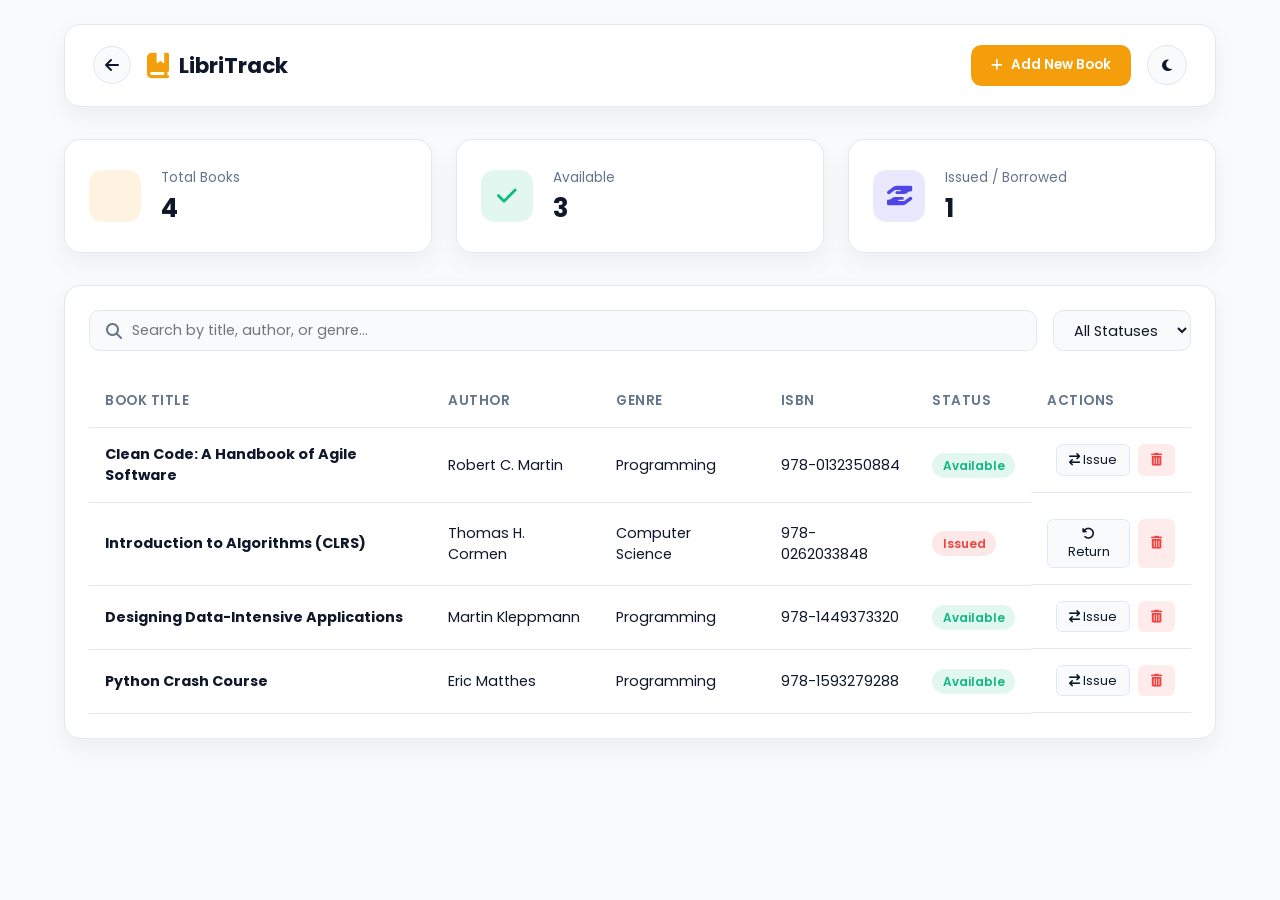
==== projects/Library-Management-System/index.html @ 2e2ce2ee "portfolio" ====
<!DOCTYPE html>
<html lang="en">
<head>
    <meta charset="UTF-8">
    <meta name="viewport" content="width=device-width, initial-scale=1.0">
    <title>Library Management System | Book Records & Catalog</title>
    <!-- Google Fonts -->
    <link rel="preconnect" href="https://fonts.googleapis.com">
    <link rel="preconnect" href="https://fonts.gstatic.com" crossorigin>
    <link href="https://fonts.googleapis.com/css2?family=Poppins:wght@300;400;500;600;700&display=swap" rel="stylesheet">
    <!-- Font Awesome Icons -->
    <link rel="stylesheet" href="https://cdnjs.cloudflare.com/ajax/libs/font-awesome/6.4.0/css/all.min.css">
    <link rel="stylesheet" href="style.css">
</head>
<body>
    <div class="library-app">
        <!-- Top Navigation -->
        <header class="lib-header">
            <div class="lib-brand">
                <a href="../../index.html" class="back-btn" title="Back to Portfolio"><i class="fa-solid fa-arrow-left"></i></a>
                <div class="brand-title">
                    <i class="fa-solid fa-book-bookmark"></i>
                    <h2>LibriTrack</h2>
                </div>
            </div>
            <div class="header-right">
                <button class="add-book-btn" id="open-modal-btn">
                    <i class="fa-solid fa-plus"></i> Add New Book
                </button>
                <button class="theme-toggle" id="theme-btn" title="Toggle Theme">
                    <i class="fa-solid fa-moon"></i>
                </button>
            </div>
        </header>

        <main class="lib-main">
            <!-- Summary Stats -->
            <section class="stats-grid">
                <div class="stat-card">
                    <div class="stat-icon total"><i class="fa-solid fa-books"></i></div>
                    <div class="stat-info">
                        <span class="stat-label">Total Books</span>
                        <h3 id="stat-total">0</h3>
                    </div>
                </div>

                <div class="stat-card">
                    <div class="stat-icon available"><i class="fa-solid fa-check"></i></div>
                    <div class="stat-info">
                        <span class="stat-label">Available</span>
                        <h3 id="stat-available">0</h3>
                    </div>
                </div>

                <div class="stat-card">
                    <div class="stat-icon issued"><i class="fa-solid fa-hand-holding-hand"></i></div>
                    <div class="stat-info">
                        <span class="stat-label">Issued / Borrowed</span>
                        <h3 id="stat-issued">0</h3>
                    </div>
                </div>
            </section>

            <!-- Table Card -->
            <section class="table-card">
                <div class="table-header">
                    <div class="search-wrap">
                        <i class="fa-solid fa-magnifying-glass"></i>
                        <input type="text" id="search-input" placeholder="Search by title, author, or genre...">
                    </div>
                    <div class="filter-wrap">
                        <select id="filter-status">
                            <option value="all">All Statuses</option>
                            <option value="Available">Available</option>
                            <option value="Issued">Issued</option>
                        </select>
                    </div>
                </div>

                <div class="table-container">
                    <table class="books-table">
                        <thead>
                            <tr>
                                <th>Book Title</th>
                                <th>Author</th>
                                <th>Genre</th>
                                <th>ISBN</th>
                                <th>Status</th>
                                <th class="text-right">Actions</th>
                            </tr>
                        </thead>
                        <tbody id="books-tbody">
                            <!-- Dynamic rows rendered via JS -->
                        </tbody>
                    </table>
                </div>
            </section>
        </main>

        <!-- Add Book Modal -->
        <div class="modal" id="book-modal">
            <div class="modal-overlay" id="modal-overlay"></div>
            <div class="modal-dialog">
                <div class="modal-header">
                    <h3>Add New Book to Library</h3>
                    <button class="close-modal" id="close-modal-btn"><i class="fa-solid fa-xmark"></i></button>
                </div>
                <form id="add-book-form" class="modal-form">
                    <div class="form-group">
                        <label for="book-title">Book Title</label>
                        <input type="text" id="book-title" placeholder="e.g. Clean Code" required>
                    </div>
                    <div class="form-group">
                        <label for="book-author">Author Name</label>
                        <input type="text" id="book-author" placeholder="e.g. Robert C. Martin" required>
                    </div>
                    <div class="form-row">
                        <div class="form-group">
                            <label for="book-genre">Genre / Category</label>
                            <select id="book-genre">
                                <option value="Programming">Programming</option>
                                <option value="Computer Science">Computer Science</option>
                                <option value="Fiction">Fiction</option>
                                <option value="Science">Science</option>
                                <option value="Business">Business</option>
                            </select>
                        </div>
                        <div class="form-group">
                            <label for="book-isbn">ISBN / Code</label>
                            <input type="text" id="book-isbn" placeholder="e.g. 978-0132350884" required>
                        </div>
                    </div>
                    <div class="modal-actions">
                        <button type="button" class="btn-cancel" id="cancel-modal-btn">Cancel</button>
                        <button type="submit" class="btn-submit">Add Book</button>
                    </div>
                </form>
            </div>
        </div>
    </div>

    <script src="script.js"></script>
</body>
</html>
---- projects/Library-Management-System/style.css ----
* {
    margin: 0;
    padding: 0;
    box-sizing: border-box;
    font-family: 'Poppins', sans-serif;
}

:root {
    --bg-body: #f8fafc;
    --card-bg: #ffffff;
    --border: #e2e8f0;
    --text-main: #0f172a;
    --text-muted: #64748b;
    --primary: #f59e0b;
    --primary-hover: #d97706;
    --accent: #4f46e5;
    --shadow: 0 10px 25px rgba(0,0,0,0.05);
}

body.dark-mode {
    --bg-body: #0f172a;
    --card-bg: #1e293b;
    --border: #334155;
    --text-main: #f8fafc;
    --text-muted: #94a3b8;
    --shadow: 0 10px 30px rgba(0,0,0,0.3);
}

body {
    background-color: var(--bg-body);
    color: var(--text-main);
    min-height: 100vh;
}

.library-app {
    max-width: 1200px;
    margin: 0 auto;
    padding: 1.5rem;
}

/* Header */
.lib-header {
    background: var(--card-bg);
    border: 1px solid var(--border);
    border-radius: 1rem;
    padding: 1.25rem 1.75rem;
    display: flex;
    justify-content: space-between;
    align-items: center;
    box-shadow: var(--shadow);
    margin-bottom: 2rem;
}

.lib-brand {
    display: flex;
    align-items: center;
    gap: 1rem;
}

.back-btn {
    width: 38px;
    height: 38px;
    border-radius: 50%;
    background: var(--bg-body);
    border: 1px solid var(--border);
    color: var(--text-main);
    display: flex;
    align-items: center;
    justify-content: center;
    text-decoration: none;
    transition: 0.2s;
}

.back-btn:hover {
    color: var(--primary);
    border-color: var(--primary);
}

.brand-title {
    display: flex;
    align-items: center;
    gap: 0.65rem;
    color: var(--primary);
}

.brand-title i {
    font-size: 1.6rem;
}

.brand-title h2 {
    color: var(--text-main);
    font-size: 1.35rem;
    font-weight: 700;
}

.header-right {
    display: flex;
    align-items: center;
    gap: 1rem;
}

.add-book-btn {
    background: var(--primary);
    color: #ffffff;
    border: none;
    border-radius: 0.65rem;
    padding: 0.65rem 1.25rem;
    font-weight: 600;
    cursor: pointer;
    display: flex;
    align-items: center;
    gap: 0.5rem;
    transition: 0.2s;
}

.add-book-btn:hover {
    background: var(--primary-hover);
    transform: translateY(-2px);
}

.theme-toggle {
    width: 40px;
    height: 40px;
    border-radius: 50%;
    background: var(--bg-body);
    border: 1px solid var(--border);
    color: var(--text-main);
    cursor: pointer;
    display: flex;
    align-items: center;
    justify-content: center;
    transition: 0.2s;
}

/* Stats */
.stats-grid {
    display: grid;
    grid-template-columns: repeat(3, 1fr);
    gap: 1.5rem;
    margin-bottom: 2rem;
}

.stat-card {
    background: var(--card-bg);
    border: 1px solid var(--border);
    border-radius: 1rem;
    padding: 1.5rem;
    display: flex;
    align-items: center;
    gap: 1.25rem;
    box-shadow: var(--shadow);
}

.stat-icon {
    width: 52px;
    height: 52px;
    border-radius: 0.85rem;
    display: flex;
    align-items: center;
    justify-content: center;
    font-size: 1.4rem;
}

.stat-icon.total {
    background: rgba(245, 158, 11, 0.12);
    color: #f59e0b;
}

.stat-icon.available {
    background: rgba(16, 185, 129, 0.12);
    color: #10b981;
}

.stat-icon.issued {
    background: rgba(79, 70, 229, 0.12);
    color: #4f46e5;
}

.stat-label {
    font-size: 0.85rem;
    color: var(--text-muted);
}

.stat-info h3 {
    font-size: 1.6rem;
    font-weight: 700;
}

/* Table Card */
.table-card {
    background: var(--card-bg);
    border: 1px solid var(--border);
    border-radius: 1rem;
    padding: 1.5rem;
    box-shadow: var(--shadow);
}

.table-header {
    display: flex;
    justify-content: space-between;
    gap: 1rem;
    margin-bottom: 1.5rem;
    flex-wrap: wrap;
}

.search-wrap {
    flex: 1;
    min-width: 250px;
    background: var(--bg-body);
    border: 1px solid var(--border);
    border-radius: 0.65rem;
    padding: 0.55rem 1rem;
    display: flex;
    align-items: center;
    gap: 0.65rem;
    color: var(--text-muted);
}

.search-wrap input {
    background: transparent;
    border: none;
    outline: none;
    width: 100%;
    color: var(--text-main);
    font-size: 0.9rem;
}

.filter-wrap select {
    background: var(--bg-body);
    border: 1px solid var(--border);
    border-radius: 0.65rem;
    padding: 0.55rem 1rem;
    color: var(--text-main);
    outline: none;
    font-size: 0.9rem;
    cursor: pointer;
}

.table-container {
    overflow-x: auto;
}

.books-table {
    width: 100%;
    border-collapse: collapse;
    text-align: left;
}

.books-table th {
    padding: 1rem;
    font-size: 0.85rem;
    font-weight: 600;
    color: var(--text-muted);
    border-bottom: 1.5px solid var(--border);
    text-transform: uppercase;
    letter-spacing: 0.5px;
}

.books-table td {
    padding: 1rem;
    font-size: 0.9rem;
    border-bottom: 1px solid var(--border);
}

.badge {
    padding: 0.25rem 0.65rem;
    border-radius: 2rem;
    font-size: 0.75rem;
    font-weight: 600;
}

.badge.available {
    background: rgba(16, 185, 129, 0.12);
    color: #10b981;
}

.badge.issued {
    background: rgba(239, 68, 68, 0.12);
    color: #ef4444;
}

.actions-cell {
    display: flex;
    gap: 0.5rem;
    justify-content: flex-end;
}

.btn-action {
    padding: 0.35rem 0.75rem;
    border-radius: 0.4rem;
    font-size: 0.8rem;
    cursor: pointer;
    border: 1px solid transparent;
    transition: 0.2s;
}

.btn-toggle-issue {
    background: var(--bg-body);
    border-color: var(--border);
    color: var(--text-main);
}

.btn-toggle-issue:hover {
    background: var(--primary);
    color: #ffffff;
    border-color: var(--primary);
}

.btn-delete {
    background: rgba(239, 68, 68, 0.1);
    color: #ef4444;
}

.btn-delete:hover {
    background: #ef4444;
    color: #ffffff;
}

/* Modal */
.modal {
    position: fixed;
    top: 0;
    left: 0;
    width: 100%;
    height: 100%;
    display: none;
    align-items: center;
    justify-content: center;
    z-index: 1000;
}

.modal.active {
    display: flex;
}

.modal-overlay {
    position: absolute;
    width: 100%;
    height: 100%;
    background: rgba(15, 23, 42, 0.6);
    backdrop-filter: blur(4px);
}

.modal-dialog {
    position: relative;
    background: var(--card-bg);
    border: 1px solid var(--border);
    border-radius: 1rem;
    width: 100%;
    max-width: 500px;
    padding: 1.75rem;
    box-shadow: 0 20px 40px rgba(0,0,0,0.2);
}

.modal-header {
    display: flex;
    justify-content: space-between;
    align-items: center;
    margin-bottom: 1.5rem;
}

.close-modal {
    background: transparent;
    border: none;
    font-size: 1.25rem;
    color: var(--text-muted);
    cursor: pointer;
}

.form-group {
    margin-bottom: 1.25rem;
}

.form-group label {
    display: block;
    font-size: 0.85rem;
    font-weight: 500;
    margin-bottom: 0.4rem;
    color: var(--text-main);
}

.form-group input, .form-group select {
    width: 100%;
    padding: 0.65rem 0.85rem;
    border-radius: 0.5rem;
    border: 1px solid var(--border);
    background: var(--bg-body);
    color: var(--text-main);
    outline: none;
    font-size: 0.9rem;
}

.form-row {
    display: grid;
    grid-template-columns: 1fr 1fr;
    gap: 1rem;
}

.modal-actions {
    display: flex;
    justify-content: flex-end;
    gap: 0.75rem;
    margin-top: 1.5rem;
}

.btn-cancel {
    padding: 0.6rem 1.2rem;
    border-radius: 0.5rem;
    background: transparent;
    border: 1px solid var(--border);
    color: var(--text-main);
    cursor: pointer;
}

.btn-submit {
    padding: 0.6rem 1.5rem;
    border-radius: 0.5rem;
    background: var(--primary);
    color: #ffffff;
    border: none;
    font-weight: 600;
    cursor: pointer;
}

@media (max-width: 768px) {
    .stats-grid { grid-template-columns: 1fr; }
    .form-row { grid-template-columns: 1fr; }
}
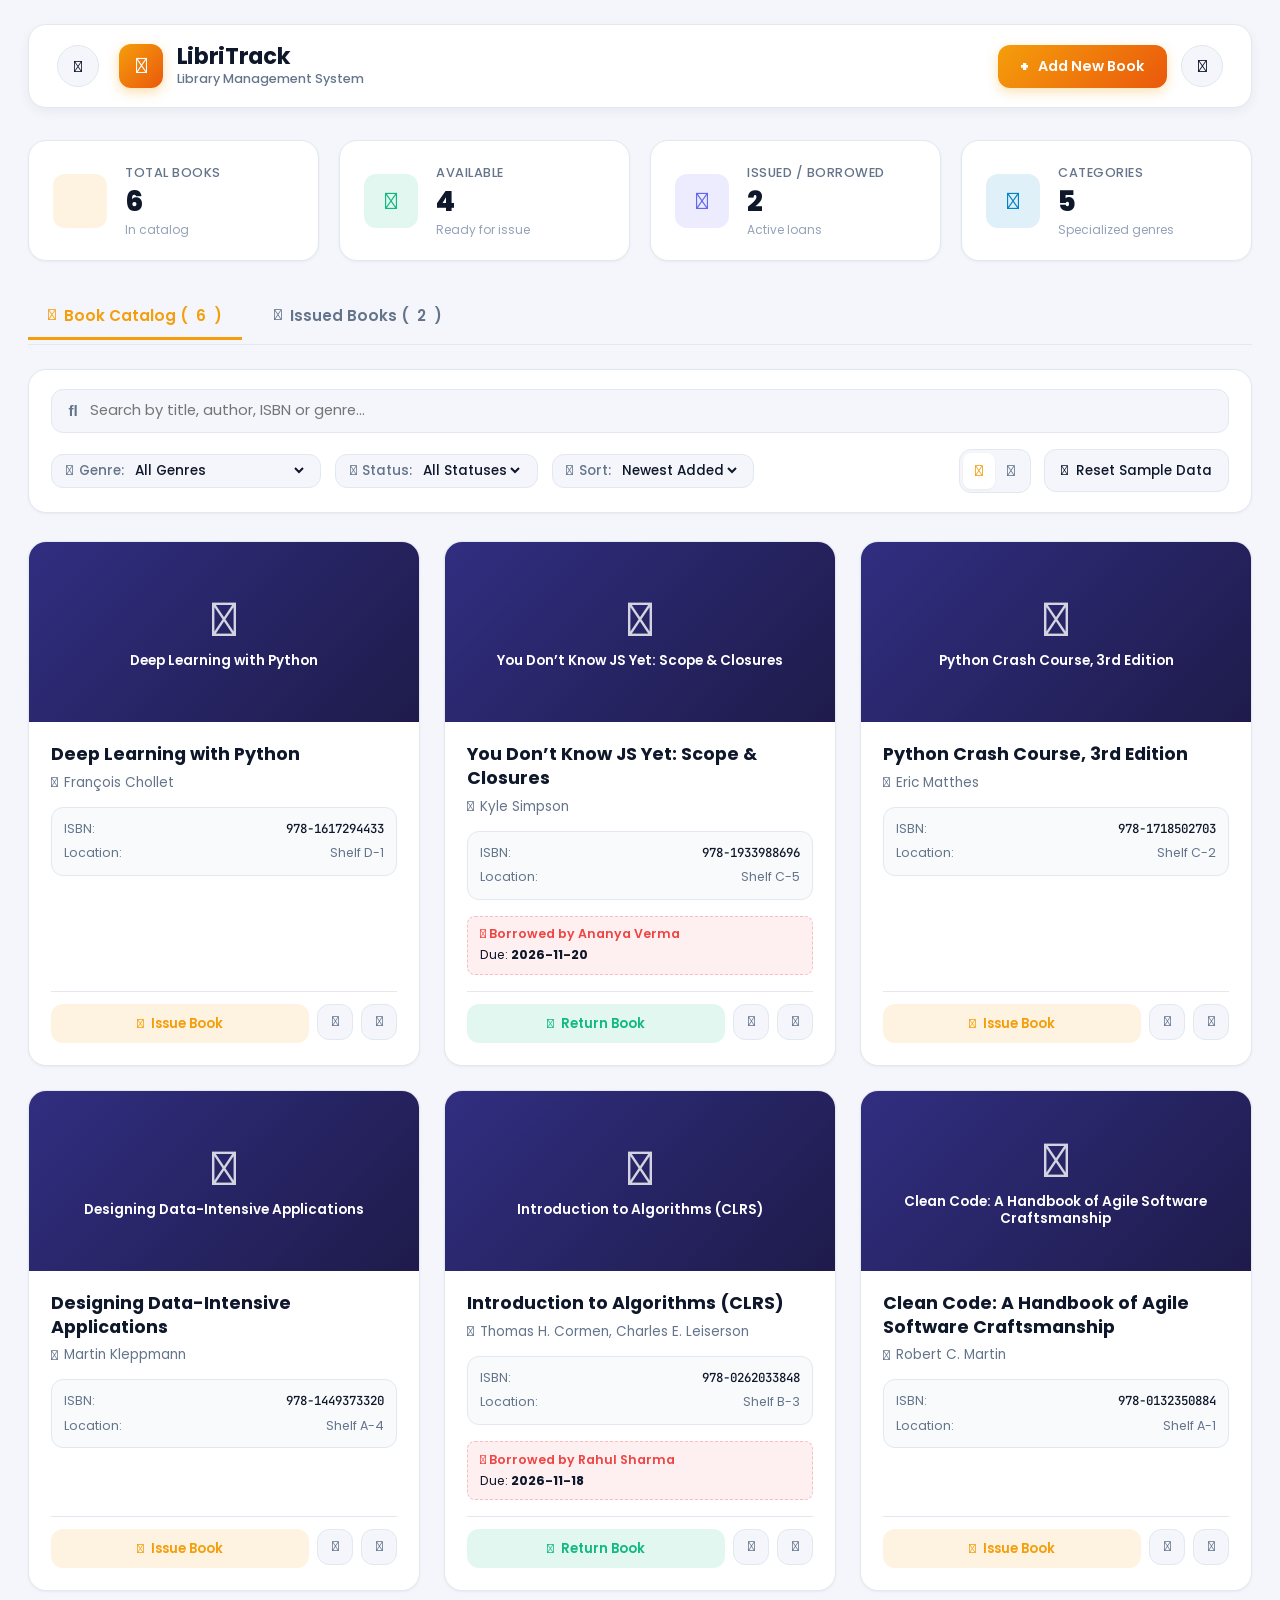
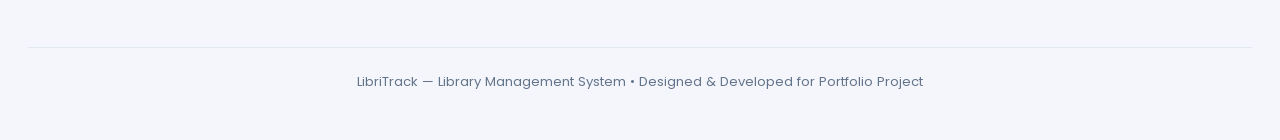
==== commit 607339c3: "Update Library management Project" ====
--- a/projects/Library-Management-System/index.html
+++ b/projects/Library-Management-System/index.html
@@ -3,142 +3,366 @@
 <head>
     <meta charset="UTF-8">
     <meta name="viewport" content="width=device-width, initial-scale=1.0">
-    <title>Library Management System | Book Records & Catalog</title>
+    <title>LibriTrack | Library Management System</title>
     <!-- Google Fonts -->
     <link rel="preconnect" href="https://fonts.googleapis.com">
     <link rel="preconnect" href="https://fonts.gstatic.com" crossorigin>
-    <link href="https://fonts.googleapis.com/css2?family=Poppins:wght@300;400;500;600;700&display=swap" rel="stylesheet">
+    <link href="https://fonts.googleapis.com/css2?family=Poppins:wght@300;400;500;600;700;800&family=JetBrains+Mono:wght@400;500&display=swap" rel="stylesheet">
     <!-- Font Awesome Icons -->
     <link rel="stylesheet" href="https://cdnjs.cloudflare.com/ajax/libs/font-awesome/6.4.0/css/all.min.css">
     <link rel="stylesheet" href="style.css">
 </head>
 <body>
+    <!-- App Container -->
     <div class="library-app">
-        <!-- Top Navigation -->
+
+        <!-- Top Navigation Bar -->
         <header class="lib-header">
             <div class="lib-brand">
-                <a href="../../index.html" class="back-btn" title="Back to Portfolio"><i class="fa-solid fa-arrow-left"></i></a>
+                <a href="../../index.html#projects" class="back-btn" title="Back to Portfolio">
+                    <i class="fa-solid fa-arrow-left"></i>
+                </a>
                 <div class="brand-title">
-                    <i class="fa-solid fa-book-bookmark"></i>
-                    <h2>LibriTrack</h2>
-                </div>
-            </div>
-            <div class="header-right">
-                <button class="add-book-btn" id="open-modal-btn">
-                    <i class="fa-solid fa-plus"></i> Add New Book
+                    <div class="brand-icon">
+                        <i class="fa-solid fa-book-bookmark"></i>
+                    </div>
+                    <div>
+                        <h2>LibriTrack</h2>
+                        <span class="brand-subtitle">Library Management System</span>
+                    </div>
+                </div>
+            </div>
+
+            <div class="header-actions">
+                <button class="btn-primary" id="open-add-modal-btn">
+                    <i class="fa-solid fa-plus"></i>
+                    <span>Add New Book</span>
                 </button>
-                <button class="theme-toggle" id="theme-btn" title="Toggle Theme">
+                <button class="theme-toggle" id="theme-btn" title="Toggle Theme" aria-label="Toggle Dark/Light Mode">
                     <i class="fa-solid fa-moon"></i>
                 </button>
             </div>
         </header>
 
+        <!-- Main Content Area -->
         <main class="lib-main">
-            <!-- Summary Stats -->
+            <!-- Stats Dashboard Cards -->
             <section class="stats-grid">
-                <div class="stat-card">
-                    <div class="stat-icon total"><i class="fa-solid fa-books"></i></div>
-                    <div class="stat-info">
+                <div class="stat-card stat-total">
+                    <div class="stat-icon"><i class="fa-solid fa-books"></i></div>
+                    <div class="stat-content">
                         <span class="stat-label">Total Books</span>
-                        <h3 id="stat-total">0</h3>
-                    </div>
-                </div>
-
-                <div class="stat-card">
-                    <div class="stat-icon available"><i class="fa-solid fa-check"></i></div>
-                    <div class="stat-info">
+                        <h3 class="stat-value" id="stat-total">0</h3>
+                        <span class="stat-subtext" id="stat-genres-count">In catalog</span>
+                    </div>
+                </div>
+
+                <div class="stat-card stat-available">
+                    <div class="stat-icon"><i class="fa-solid fa-circle-check"></i></div>
+                    <div class="stat-content">
                         <span class="stat-label">Available</span>
-                        <h3 id="stat-available">0</h3>
-                    </div>
-                </div>
-
-                <div class="stat-card">
-                    <div class="stat-icon issued"><i class="fa-solid fa-hand-holding-hand"></i></div>
-                    <div class="stat-info">
+                        <h3 class="stat-value" id="stat-available">0</h3>
+                        <span class="stat-subtext">Ready for issue</span>
+                    </div>
+                </div>
+
+                <div class="stat-card stat-issued">
+                    <div class="stat-icon"><i class="fa-solid fa-hand-holding-hand"></i></div>
+                    <div class="stat-content">
                         <span class="stat-label">Issued / Borrowed</span>
-                        <h3 id="stat-issued">0</h3>
+                        <h3 class="stat-value" id="stat-issued">0</h3>
+                        <span class="stat-subtext">Active loans</span>
+                    </div>
+                </div>
+
+                <div class="stat-card stat-overdue">
+                    <div class="stat-icon"><i class="fa-solid fa-clock-rotate-left"></i></div>
+                    <div class="stat-content">
+                        <span class="stat-label">Categories</span>
+                        <h3 class="stat-value" id="stat-categories">0</h3>
+                        <span class="stat-subtext">Specialized genres</span>
                     </div>
                 </div>
             </section>
 
-            <!-- Table Card -->
-            <section class="table-card">
-                <div class="table-header">
-                    <div class="search-wrap">
+            <!-- Navigation Tabs -->
+            <div class="tabs-nav">
+                <button class="tab-btn active" data-tab="catalog">
+                    <i class="fa-solid fa-book"></i> Book Catalog (<span id="catalog-count">0</span>)
+                </button>
+                <button class="tab-btn" data-tab="loans">
+                    <i class="fa-solid fa-clipboard-list"></i> Issued Books (<span id="loans-count">0</span>)
+                </button>
+            </div>
+
+            <!-- Tab 1: Book Catalog -->
+            <section class="tab-pane active" id="tab-catalog">
+                <!-- Filter & Controls Toolbar -->
+                <div class="controls-toolbar">
+                    <div class="search-box">
                         <i class="fa-solid fa-magnifying-glass"></i>
-                        <input type="text" id="search-input" placeholder="Search by title, author, or genre...">
-                    </div>
-                    <div class="filter-wrap">
-                        <select id="filter-status">
-                            <option value="all">All Statuses</option>
-                            <option value="Available">Available</option>
-                            <option value="Issued">Issued</option>
-                        </select>
-                    </div>
-                </div>
-
-                <div class="table-container">
-                    <table class="books-table">
-                        <thead>
-                            <tr>
-                                <th>Book Title</th>
-                                <th>Author</th>
-                                <th>Genre</th>
-                                <th>ISBN</th>
-                                <th>Status</th>
-                                <th class="text-right">Actions</th>
-                            </tr>
-                        </thead>
-                        <tbody id="books-tbody">
-                            <!-- Dynamic rows rendered via JS -->
-                        </tbody>
-                    </table>
+                        <input type="text" id="search-input" placeholder="Search by title, author, ISBN or genre..." autocomplete="off">
+                        <button class="clear-search-btn" id="clear-search-btn" title="Clear Search">
+                            <i class="fa-solid fa-xmark"></i>
+                        </button>
+                    </div>
+
+                    <div class="filters-group">
+                        <div class="select-wrapper">
+                            <label for="filter-genre"><i class="fa-solid fa-filter"></i> Genre:</label>
+                            <select id="filter-genre">
+                                <option value="all">All Genres</option>
+                                <option value="Programming">Programming</option>
+                                <option value="Computer Science">Computer Science</option>
+                                <option value="Web Development">Web Development</option>
+                                <option value="Data Science">Data Science</option>
+                                <option value="Software Architecture">Software Architecture</option>
+                                <option value="Fiction">Fiction</option>
+                            </select>
+                        </div>
+
+                        <div class="select-wrapper">
+                            <label for="filter-status"><i class="fa-solid fa-circle-dot"></i> Status:</label>
+                            <select id="filter-status">
+                                <option value="all">All Statuses</option>
+                                <option value="Available">Available</option>
+                                <option value="Issued">Issued</option>
+                            </select>
+                        </div>
+
+                        <div class="select-wrapper">
+                            <label for="sort-select"><i class="fa-solid fa-arrow-down-a-z"></i> Sort:</label>
+                            <select id="sort-select">
+                                <option value="newest">Newest Added</option>
+                                <option value="title-asc">Title (A-Z)</option>
+                                <option value="title-desc">Title (Z-A)</option>
+                                <option value="author-asc">Author (A-Z)</option>
+                            </select>
+                        </div>
+
+                        <div class="view-toggle">
+                            <button class="view-btn active" id="view-cards-btn" title="Grid View">
+                                <i class="fa-solid fa-grip"></i>
+                            </button>
+                            <button class="view-btn" id="view-table-btn" title="Table View">
+                                <i class="fa-solid fa-table-list"></i>
+                            </button>
+                        </div>
+
+                        <button class="btn-secondary" id="reset-data-btn" title="Reload sample books">
+                            <i class="fa-solid fa-rotate"></i> Reset Sample Data
+                        </button>
+                    </div>
+                </div>
+
+                <!-- Books Container: Grid View -->
+                <div class="books-grid" id="books-grid">
+                    <!-- Dynamic book cards rendered by JS -->
+                </div>
+
+                <!-- Books Container: Table View -->
+                <div class="table-card hidden" id="books-table-wrapper">
+                    <div class="table-responsive">
+                        <table class="books-table">
+                            <thead>
+                                <tr>
+                                    <th>Cover &amp; Title</th>
+                                    <th>Author</th>
+                                    <th>Genre</th>
+                                    <th>ISBN</th>
+                                    <th>Shelf</th>
+                                    <th>Status</th>
+                                    <th class="text-right">Actions</th>
+                                </tr>
+                            </thead>
+                            <tbody id="books-tbody">
+                                <!-- Dynamic rows rendered by JS -->
+                            </tbody>
+                        </table>
+                    </div>
+                </div>
+
+                <!-- Empty State -->
+                <div class="empty-state hidden" id="empty-state">
+                    <div class="empty-icon"><i class="fa-solid fa-book-open"></i></div>
+                    <h3>No books found</h3>
+                    <p>Try adjusting your search query or filters, or add a new book to the library.</p>
+                    <button class="btn-primary" id="empty-add-btn">
+                        <i class="fa-solid fa-plus"></i> Add New Book
+                    </button>
+                </div>
+            </section>
+
+            <!-- Tab 2: Issued Books / Active Loans -->
+            <section class="tab-pane" id="tab-loans">
+                <div class="loans-header">
+                    <div class="loans-title">
+                        <h3><i class="fa-solid fa-clipboard-check"></i> Active Borrowers &amp; Loans</h3>
+                        <p>Track members who currently have books checked out.</p>
+                    </div>
+                </div>
+
+                <div class="loans-table-wrapper table-card">
+                    <div class="table-responsive">
+                        <table class="books-table">
+                            <thead>
+                                <tr>
+                                    <th>Book</th>
+                                    <th>Borrower Name</th>
+                                    <th>Borrower Contact / ID</th>
+                                    <th>Issue Date</th>
+                                    <th>Due Date</th>
+                                    <th>Due Status</th>
+                                    <th class="text-right">Action</th>
+                                </tr>
+                            </thead>
+                            <tbody id="loans-tbody">
+                                <!-- Dynamic loan rows rendered by JS -->
+                            </tbody>
+                        </table>
+                    </div>
+                </div>
+
+                <div class="empty-state hidden" id="empty-loans">
+                    <div class="empty-icon"><i class="fa-solid fa-circle-check"></i></div>
+                    <h3>No Active Loans</h3>
+                    <p>All books in the library are currently returned and available on the shelves!</p>
                 </div>
             </section>
         </main>
 
-        <!-- Add Book Modal -->
-        <div class="modal" id="book-modal">
+        <!-- Footer -->
+        <footer class="lib-footer">
+            <p>LibriTrack — Library Management System &bull; Designed &amp; Developed for Portfolio Project</p>
+        </footer>
+
+        <!-- Modal: Add / Edit Book -->
+        <div class="modal" id="book-modal" aria-hidden="true">
             <div class="modal-overlay" id="modal-overlay"></div>
             <div class="modal-dialog">
                 <div class="modal-header">
-                    <h3>Add New Book to Library</h3>
-                    <button class="close-modal" id="close-modal-btn"><i class="fa-solid fa-xmark"></i></button>
-                </div>
-                <form id="add-book-form" class="modal-form">
+                    <div class="modal-title-wrap">
+                        <i class="fa-solid fa-book-medical" id="modal-header-icon"></i>
+                        <h3 id="modal-title">Add New Book</h3>
+                    </div>
+                    <button class="close-modal" id="close-modal-btn" aria-label="Close modal">
+                        <i class="fa-solid fa-xmark"></i>
+                    </button>
+                </div>
+
+                <form id="book-form" class="modal-form">
+                    <input type="hidden" id="edit-book-id" value="">
+
                     <div class="form-group">
-                        <label for="book-title">Book Title</label>
-                        <input type="text" id="book-title" placeholder="e.g. Clean Code" required>
-                    </div>
-                    <div class="form-group">
-                        <label for="book-author">Author Name</label>
-                        <input type="text" id="book-author" placeholder="e.g. Robert C. Martin" required>
-                    </div>
+                        <label for="book-title">Book Title <span class="required">*</span></label>
+                        <input type="text" id="book-title" placeholder="e.g. Designing Data-Intensive Applications" required>
+                    </div>
+
                     <div class="form-row">
                         <div class="form-group">
-                            <label for="book-genre">Genre / Category</label>
-                            <select id="book-genre">
+                            <label for="book-author">Author Name <span class="required">*</span></label>
+                            <input type="text" id="book-author" placeholder="e.g. Martin Kleppmann" required>
+                        </div>
+                        <div class="form-group">
+                            <label for="book-genre">Genre / Category <span class="required">*</span></label>
+                            <select id="book-genre" required>
                                 <option value="Programming">Programming</option>
                                 <option value="Computer Science">Computer Science</option>
+                                <option value="Web Development">Web Development</option>
+                                <option value="Data Science">Data Science</option>
+                                <option value="Software Architecture">Software Architecture</option>
                                 <option value="Fiction">Fiction</option>
-                                <option value="Science">Science</option>
-                                <option value="Business">Business</option>
+                                <option value="General Science">General Science</option>
                             </select>
                         </div>
-                        <div class="form-group">
-                            <label for="book-isbn">ISBN / Code</label>
-                            <input type="text" id="book-isbn" placeholder="e.g. 978-0132350884" required>
-                        </div>
-                    </div>
+                    </div>
+
+                    <div class="form-row">
+                        <div class="form-group">
+                            <label for="book-isbn">ISBN / Code <span class="required">*</span></label>
+                            <input type="text" id="book-isbn" placeholder="e.g. 978-1449373320" required>
+                        </div>
+                        <div class="form-group">
+                            <label for="book-shelf">Shelf Location</label>
+                            <input type="text" id="book-shelf" placeholder="e.g. Shelf A-3, Row 2">
+                        </div>
+                    </div>
+
+                    <div class="form-group">
+                        <label for="book-cover">Cover Image URL (Optional)</label>
+                        <input type="url" id="book-cover" placeholder="https://images.unsplash.com/... (or leave blank for generated cover)">
+                    </div>
+
+                    <div class="form-group">
+                        <label for="book-desc">Description / Summary</label>
+                        <textarea id="book-desc" rows="3" placeholder="Brief synopsis or key topics covered in this book..."></textarea>
+                    </div>
+
                     <div class="modal-actions">
                         <button type="button" class="btn-cancel" id="cancel-modal-btn">Cancel</button>
-                        <button type="submit" class="btn-submit">Add Book</button>
+                        <button type="submit" class="btn-primary" id="save-book-btn">
+                            <i class="fa-solid fa-floppy-disk"></i> Save Book
+                        </button>
                     </div>
                 </form>
             </div>
         </div>
+
+        <!-- Modal: Issue Book -->
+        <div class="modal" id="issue-modal" aria-hidden="true">
+            <div class="modal-overlay" id="issue-modal-overlay"></div>
+            <div class="modal-dialog">
+                <div class="modal-header">
+                    <div class="modal-title-wrap">
+                        <i class="fa-solid fa-hand-holding-hand" style="color: #f59e0b;"></i>
+                        <h3>Issue Book to Member</h3>
+                    </div>
+                    <button class="close-modal" id="close-issue-modal-btn" aria-label="Close modal">
+                        <i class="fa-solid fa-xmark"></i>
+                    </button>
+                </div>
+
+                <form id="issue-book-form" class="modal-form">
+                    <input type="hidden" id="issue-book-id" value="">
+
+                    <div class="issue-book-preview">
+                        <span class="preview-label">Issuing Book:</span>
+                        <h4 id="issue-book-title-display">Book Title</h4>
+                        <p id="issue-book-author-display">by Author</p>
+                    </div>
+
+                    <div class="form-group">
+                        <label for="borrower-name">Member / Student Name <span class="required">*</span></label>
+                        <input type="text" id="borrower-name" placeholder="e.g. Rahul Sharma" required>
+                    </div>
+
+                    <div class="form-row">
+                        <div class="form-group">
+                            <label for="borrower-contact">Student ID / Contact <span class="required">*</span></label>
+                            <input type="text" id="borrower-contact" placeholder="e.g. NIT-IT-2024-042" required>
+                        </div>
+                        <div class="form-group">
+                            <label for="return-due-date">Due Return Date <span class="required">*</span></label>
+                            <input type="date" id="return-due-date" required>
+                        </div>
+                    </div>
+
+                    <div class="modal-actions">
+                        <button type="button" class="btn-cancel" id="cancel-issue-btn">Cancel</button>
+                        <button type="submit" class="btn-primary">
+                            <i class="fa-solid fa-check"></i> Confirm Issue
+                        </button>
+                    </div>
+                </form>
+            </div>
+        </div>
+
+        <!-- Toast Notifications Container -->
+        <div class="toast-container" id="toast-container"></div>
+
     </div>
 
+    <!-- Application Script -->
     <script src="script.js"></script>
 </body>
-</html>+</html>
--- a/projects/Library-Management-System/style.css
+++ b/projects/Library-Management-System/style.css
@@ -1,65 +1,116 @@
-* {
+/* ============================================================
+   LibriTrack - Library Management System Stylesheet
+   Modern, Responsive, Dark/Light Mode Supported
+   ============================================================ */
+
+*, *::before, *::after {
     margin: 0;
     padding: 0;
     box-sizing: border-box;
-    font-family: 'Poppins', sans-serif;
+    font-family: 'Poppins', -apple-system, BlinkMacSystemFont, 'Segoe UI', Roboto, sans-serif;
 }
 
 :root {
-    --bg-body: #f8fafc;
+    /* Color Palette - Light Mode */
+    --bg-body: #f4f6fb;
     --card-bg: #ffffff;
+    --card-bg-subtle: #f8fafc;
     --border: #e2e8f0;
+    --border-hover: #cbd5e1;
     --text-main: #0f172a;
     --text-muted: #64748b;
+    --text-light: #94a3b8;
+
+    /* Brand / Accent Colors */
     --primary: #f59e0b;
     --primary-hover: #d97706;
-    --accent: #4f46e5;
-    --shadow: 0 10px 25px rgba(0,0,0,0.05);
-}
-
+    --primary-light: rgba(245, 158, 11, 0.12);
+    --primary-gradient: linear-gradient(135deg, #f59e0b 0%, #ea580c 100%);
+
+    --accent: #6366f1;
+    --accent-hover: #4f46e5;
+    --accent-light: rgba(99, 102, 241, 0.12);
+
+    --success: #10b981;
+    --success-light: rgba(16, 185, 129, 0.12);
+    --danger: #ef4444;
+    --danger-light: rgba(239, 68, 68, 0.12);
+    --info: #0284c7;
+    --info-light: rgba(2, 132, 199, 0.12);
+
+    /* Shadows & Radii */
+    --shadow-sm: 0 1px 3px rgba(0, 0, 0, 0.05);
+    --shadow-md: 0 4px 14px -2px rgba(15, 23, 42, 0.07);
+    --shadow-lg: 0 12px 30px -4px rgba(15, 23, 42, 0.1);
+    --radius-sm: 8px;
+    --radius-md: 12px;
+    --radius-lg: 18px;
+    --radius-full: 9999px;
+
+    --transition: all 0.25s cubic-bezier(0.4, 0, 0.2, 1);
+}
+
+/* Dark Mode Overrides */
 body.dark-mode {
-    --bg-body: #0f172a;
-    --card-bg: #1e293b;
-    --border: #334155;
+    --bg-body: #0b0f19;
+    --card-bg: #151c2e;
+    --card-bg-subtle: #1c253d;
+    --border: #232f48;
+    --border-hover: #334466;
     --text-main: #f8fafc;
     --text-muted: #94a3b8;
-    --shadow: 0 10px 30px rgba(0,0,0,0.3);
-}
-
+    --text-light: #64748b;
+
+    --primary-light: rgba(245, 158, 11, 0.2);
+    --accent-light: rgba(99, 102, 241, 0.2);
+    --success-light: rgba(16, 185, 129, 0.2);
+    --danger-light: rgba(239, 68, 68, 0.2);
+    --info-light: rgba(2, 132, 199, 0.2);
+
+    --shadow-sm: 0 1px 3px rgba(0, 0, 0, 0.3);
+    --shadow-md: 0 4px 16px -2px rgba(0, 0, 0, 0.4);
+    --shadow-lg: 0 16px 36px -4px rgba(0, 0, 0, 0.5);
+}
+
+/* Base Layout */
 body {
     background-color: var(--bg-body);
     color: var(--text-main);
     min-height: 100vh;
+    transition: background-color 0.3s ease, color 0.3s ease;
+    line-height: 1.5;
+    -webkit-font-smoothing: antialiased;
 }
 
 .library-app {
-    max-width: 1200px;
+    max-width: 1360px;
     margin: 0 auto;
-    padding: 1.5rem;
+    padding: 1.5rem 1.75rem 3rem;
 }
 
 /* Header */
 .lib-header {
     background: var(--card-bg);
     border: 1px solid var(--border);
-    border-radius: 1rem;
-    padding: 1.25rem 1.75rem;
+    border-radius: var(--radius-lg);
+    padding: 1.15rem 1.75rem;
     display: flex;
     justify-content: space-between;
     align-items: center;
-    box-shadow: var(--shadow);
+    box-shadow: var(--shadow-md);
     margin-bottom: 2rem;
+    transition: var(--transition);
 }
 
 .lib-brand {
     display: flex;
     align-items: center;
-    gap: 1rem;
+    gap: 1.25rem;
 }
 
 .back-btn {
-    width: 38px;
-    height: 38px;
+    width: 42px;
+    height: 42px;
     border-radius: 50%;
     background: var(--bg-body);
     border: 1px solid var(--border);
@@ -68,175 +119,641 @@
     align-items: center;
     justify-content: center;
     text-decoration: none;
-    transition: 0.2s;
+    font-size: 1rem;
+    transition: var(--transition);
 }
 
 .back-btn:hover {
+    background: var(--primary);
+    color: #ffffff;
+    border-color: var(--primary);
+    transform: translateX(-3px);
+}
+
+.brand-title {
+    display: flex;
+    align-items: center;
+    gap: 0.85rem;
+}
+
+.brand-icon {
+    width: 44px;
+    height: 44px;
+    border-radius: var(--radius-md);
+    background: var(--primary-gradient);
+    color: #ffffff;
+    display: flex;
+    align-items: center;
+    justify-content: center;
+    font-size: 1.35rem;
+    box-shadow: 0 4px 12px rgba(245, 158, 11, 0.35);
+}
+
+.brand-title h2 {
+    font-size: 1.4rem;
+    font-weight: 700;
+    line-height: 1.2;
+    color: var(--text-main);
+    letter-spacing: -0.3px;
+}
+
+.brand-subtitle {
+    font-size: 0.78rem;
+    color: var(--text-muted);
+    font-weight: 500;
+    display: block;
+}
+
+.header-actions {
+    display: flex;
+    align-items: center;
+    gap: 0.9rem;
+}
+
+/* Primary Button */
+.btn-primary {
+    background: var(--primary-gradient);
+    color: #ffffff;
+    border: none;
+    border-radius: var(--radius-md);
+    padding: 0.7rem 1.4rem;
+    font-size: 0.9rem;
+    font-weight: 600;
+    cursor: pointer;
+    display: inline-flex;
+    align-items: center;
+    gap: 0.55rem;
+    box-shadow: 0 4px 12px rgba(245, 158, 11, 0.3);
+    transition: var(--transition);
+}
+
+.btn-primary:hover {
+    transform: translateY(-2px);
+    box-shadow: 0 6px 18px rgba(245, 158, 11, 0.45);
+    filter: brightness(1.05);
+}
+
+.btn-secondary {
+    background: var(--bg-body);
+    border: 1px solid var(--border);
+    color: var(--text-main);
+    border-radius: var(--radius-md);
+    padding: 0.65rem 1rem;
+    font-size: 0.85rem;
+    font-weight: 500;
+    cursor: pointer;
+    display: inline-flex;
+    align-items: center;
+    gap: 0.45rem;
+    transition: var(--transition);
+}
+
+.btn-secondary:hover {
+    border-color: var(--primary);
+    color: var(--primary);
+}
+
+.theme-toggle {
+    width: 42px;
+    height: 42px;
+    border-radius: 50%;
+    background: var(--bg-body);
+    border: 1px solid var(--border);
+    color: var(--text-main);
+    cursor: pointer;
+    display: flex;
+    align-items: center;
+    justify-content: center;
+    font-size: 1.1rem;
+    transition: var(--transition);
+}
+
+.theme-toggle:hover {
     color: var(--primary);
     border-color: var(--primary);
-}
-
-.brand-title {
-    display: flex;
-    align-items: center;
-    gap: 0.65rem;
-    color: var(--primary);
-}
-
-.brand-title i {
-    font-size: 1.6rem;
-}
-
-.brand-title h2 {
-    color: var(--text-main);
-    font-size: 1.35rem;
-    font-weight: 700;
-}
-
-.header-right {
-    display: flex;
-    align-items: center;
-    gap: 1rem;
-}
-
-.add-book-btn {
-    background: var(--primary);
-    color: #ffffff;
-    border: none;
-    border-radius: 0.65rem;
-    padding: 0.65rem 1.25rem;
-    font-weight: 600;
-    cursor: pointer;
-    display: flex;
-    align-items: center;
-    gap: 0.5rem;
-    transition: 0.2s;
-}
-
-.add-book-btn:hover {
-    background: var(--primary-hover);
-    transform: translateY(-2px);
-}
-
-.theme-toggle {
-    width: 40px;
-    height: 40px;
-    border-radius: 50%;
-    background: var(--bg-body);
-    border: 1px solid var(--border);
-    color: var(--text-main);
-    cursor: pointer;
-    display: flex;
-    align-items: center;
-    justify-content: center;
-    transition: 0.2s;
-}
-
-/* Stats */
+    transform: rotate(20deg);
+}
+
+/* Stats Cards Grid */
 .stats-grid {
     display: grid;
-    grid-template-columns: repeat(3, 1fr);
-    gap: 1.5rem;
+    grid-template-columns: repeat(4, 1fr);
+    gap: 1.25rem;
     margin-bottom: 2rem;
 }
 
 .stat-card {
     background: var(--card-bg);
     border: 1px solid var(--border);
-    border-radius: 1rem;
-    padding: 1.5rem;
-    display: flex;
-    align-items: center;
-    gap: 1.25rem;
-    box-shadow: var(--shadow);
-}
+    border-radius: var(--radius-lg);
+    padding: 1.35rem 1.5rem;
+    display: flex;
+    align-items: center;
+    gap: 1.15rem;
+    box-shadow: var(--shadow-sm);
+    transition: var(--transition);
+    position: relative;
+    overflow: hidden;
+}
+
+.stat-card::after {
+    content: '';
+    position: absolute;
+    bottom: 0;
+    left: 0;
+    right: 0;
+    height: 3px;
+    background: transparent;
+    transition: var(--transition);
+}
+
+.stat-card:hover {
+    transform: translateY(-3px);
+    box-shadow: var(--shadow-md);
+}
+
+.stat-card.stat-total:hover::after { background: var(--primary); }
+.stat-card.stat-available:hover::after { background: var(--success); }
+.stat-card.stat-issued:hover::after { background: var(--accent); }
+.stat-card.stat-overdue:hover::after { background: var(--info); }
 
 .stat-icon {
-    width: 52px;
-    height: 52px;
-    border-radius: 0.85rem;
+    width: 54px;
+    height: 54px;
+    border-radius: var(--radius-md);
     display: flex;
     align-items: center;
     justify-content: center;
-    font-size: 1.4rem;
-}
-
-.stat-icon.total {
-    background: rgba(245, 158, 11, 0.12);
-    color: #f59e0b;
-}
-
-.stat-icon.available {
-    background: rgba(16, 185, 129, 0.12);
-    color: #10b981;
-}
-
-.stat-icon.issued {
-    background: rgba(79, 70, 229, 0.12);
-    color: #4f46e5;
+    font-size: 1.45rem;
+    flex-shrink: 0;
+}
+
+.stat-total .stat-icon { background: var(--primary-light); color: var(--primary); }
+.stat-available .stat-icon { background: var(--success-light); color: var(--success); }
+.stat-issued .stat-icon { background: var(--accent-light); color: var(--accent); }
+.stat-overdue .stat-icon { background: var(--info-light); color: var(--info); }
+
+.stat-content {
+    display: flex;
+    flex-direction: column;
 }
 
 .stat-label {
-    font-size: 0.85rem;
-    color: var(--text-muted);
-}
-
-.stat-info h3 {
-    font-size: 1.6rem;
-    font-weight: 700;
-}
-
-/* Table Card */
-.table-card {
+    font-size: 0.8rem;
+    font-weight: 500;
+    color: var(--text-muted);
+    text-transform: uppercase;
+    letter-spacing: 0.5px;
+}
+
+.stat-value {
+    font-size: 1.75rem;
+    font-weight: 800;
+    color: var(--text-main);
+    line-height: 1.2;
+    margin: 0.15rem 0;
+}
+
+.stat-subtext {
+    font-size: 0.75rem;
+    color: var(--text-light);
+}
+
+/* Tabs Navigation */
+.tabs-nav {
+    display: flex;
+    gap: 0.75rem;
+    margin-bottom: 1.5rem;
+    border-bottom: 1px solid var(--border);
+    padding-bottom: 0.25rem;
+}
+
+.tab-btn {
+    background: transparent;
+    border: none;
+    border-bottom: 3px solid transparent;
+    padding: 0.65rem 1.25rem;
+    font-size: 0.95rem;
+    font-weight: 600;
+    color: var(--text-muted);
+    cursor: pointer;
+    display: inline-flex;
+    align-items: center;
+    gap: 0.5rem;
+    transition: var(--transition);
+}
+
+.tab-btn:hover {
+    color: var(--primary);
+}
+
+.tab-btn.active {
+    color: var(--primary);
+    border-bottom-color: var(--primary);
+}
+
+.tab-pane {
+    display: none;
+}
+
+.tab-pane.active {
+    display: block;
+    animation: fadeIn 0.3s ease;
+}
+
+@keyframes fadeIn {
+    from { opacity: 0; transform: translateY(6px); }
+    to { opacity: 1; transform: translateY(0); }
+}
+
+/* Controls / Toolbar */
+.controls-toolbar {
     background: var(--card-bg);
     border: 1px solid var(--border);
-    border-radius: 1rem;
-    padding: 1.5rem;
-    box-shadow: var(--shadow);
-}
-
-.table-header {
-    display: flex;
-    justify-content: space-between;
+    border-radius: var(--radius-lg);
+    padding: 1.2rem 1.4rem;
+    margin-bottom: 1.75rem;
+    box-shadow: var(--shadow-sm);
+    display: flex;
+    flex-direction: column;
     gap: 1rem;
-    margin-bottom: 1.5rem;
-    flex-wrap: wrap;
-}
-
-.search-wrap {
-    flex: 1;
-    min-width: 250px;
+}
+
+.search-box {
+    display: flex;
+    align-items: center;
+    gap: 0.75rem;
     background: var(--bg-body);
-    border: 1px solid var(--border);
-    border-radius: 0.65rem;
-    padding: 0.55rem 1rem;
-    display: flex;
-    align-items: center;
-    gap: 0.65rem;
-    color: var(--text-muted);
-}
-
-.search-wrap input {
+    border: 1.5px solid var(--border);
+    border-radius: var(--radius-md);
+    padding: 0.65rem 1rem;
+    transition: var(--transition);
+}
+
+.search-box:focus-within {
+    border-color: var(--primary);
+    box-shadow: 0 0 0 3px rgba(245, 158, 11, 0.15);
+}
+
+.search-box i {
+    color: var(--text-muted);
+    font-size: 0.95rem;
+}
+
+.search-box input {
     background: transparent;
     border: none;
     outline: none;
     width: 100%;
     color: var(--text-main);
-    font-size: 0.9rem;
-}
-
-.filter-wrap select {
+    font-size: 0.92rem;
+}
+
+.clear-search-btn {
+    background: transparent;
+    border: none;
+    color: var(--text-muted);
+    cursor: pointer;
+    font-size: 0.85rem;
+    display: none;
+    padding: 0.2rem;
+}
+
+.clear-search-btn.show {
+    display: block;
+}
+
+.filters-group {
+    display: flex;
+    align-items: center;
+    gap: 0.85rem;
+    flex-wrap: wrap;
+}
+
+.select-wrapper {
+    display: flex;
+    align-items: center;
+    gap: 0.45rem;
     background: var(--bg-body);
     border: 1px solid var(--border);
-    border-radius: 0.65rem;
-    padding: 0.55rem 1rem;
-    color: var(--text-main);
+    border-radius: var(--radius-md);
+    padding: 0.35rem 0.85rem;
+    font-size: 0.85rem;
+    color: var(--text-muted);
+}
+
+.select-wrapper label {
+    font-weight: 500;
+    display: flex;
+    align-items: center;
+    gap: 0.35rem;
+    white-space: nowrap;
+}
+
+.select-wrapper select {
+    background: transparent;
+    border: none;
     outline: none;
-    font-size: 0.9rem;
+    color: var(--text-main);
+    font-weight: 500;
+    font-size: 0.85rem;
     cursor: pointer;
 }
 
-.table-container {
+.select-wrapper select option {
+    background: var(--card-bg);
+    color: var(--text-main);
+}
+
+.view-toggle {
+    display: flex;
+    background: var(--bg-body);
+    border: 1px solid var(--border);
+    border-radius: var(--radius-md);
+    padding: 3px;
+    margin-left: auto;
+}
+
+.view-btn {
+    background: transparent;
+    border: none;
+    color: var(--text-muted);
+    padding: 0.4rem 0.75rem;
+    border-radius: var(--radius-sm);
+    cursor: pointer;
+    font-size: 0.95rem;
+    transition: var(--transition);
+}
+
+.view-btn.active {
+    background: var(--card-bg);
+    color: var(--primary);
+    box-shadow: var(--shadow-sm);
+}
+
+/* Book Grid (Cards View) */
+.books-grid {
+    display: grid;
+    grid-template-columns: repeat(auto-fill, minmax(300px, 1fr));
+    gap: 1.5rem;
+}
+
+.book-card {
+    background: var(--card-bg);
+    border: 1px solid var(--border);
+    border-radius: var(--radius-lg);
+    overflow: hidden;
+    display: flex;
+    flex-direction: column;
+    box-shadow: var(--shadow-sm);
+    transition: var(--transition);
+    position: relative;
+}
+
+.book-card:hover {
+    transform: translateY(-4px);
+    box-shadow: var(--shadow-lg);
+    border-color: var(--border-hover);
+}
+
+.book-cover-area {
+    height: 180px;
+    background: linear-gradient(135deg, #1e293b, #334155);
+    position: relative;
+    overflow: hidden;
+    display: flex;
+    align-items: center;
+    justify-content: center;
+}
+
+.book-cover-img {
+    width: 100%;
+    height: 100%;
+    object-fit: cover;
+    transition: transform 0.4s ease;
+}
+
+.book-card:hover .book-cover-img {
+    transform: scale(1.05);
+}
+
+.book-cover-fallback {
+    display: flex;
+    flex-direction: column;
+    align-items: center;
+    justify-content: center;
+    text-align: center;
+    padding: 1rem;
+    color: #ffffff;
+    height: 100%;
+    width: 100%;
+    background: linear-gradient(135deg, #312e81 0%, #1e1b4b 100%);
+}
+
+.book-cover-fallback i {
+    font-size: 3rem;
+    margin-bottom: 0.5rem;
+    color: rgba(255, 255, 255, 0.8);
+}
+
+.book-cover-fallback span {
+    font-size: 0.85rem;
+    font-weight: 600;
+    max-width: 85%;
+    line-height: 1.25;
+}
+
+.book-status-badge {
+    position: absolute;
+    top: 12px;
+    right: 12px;
+    padding: 0.35rem 0.8rem;
+    border-radius: var(--radius-full);
+    font-size: 0.75rem;
+    font-weight: 700;
+    letter-spacing: 0.4px;
+    text-transform: uppercase;
+    display: inline-flex;
+    align-items: center;
+    gap: 0.35rem;
+    backdrop-filter: blur(8px);
+    box-shadow: 0 2px 8px rgba(0, 0, 0, 0.2);
+}
+
+.book-status-badge.available {
+    background: rgba(16, 185, 129, 0.9);
+    color: #ffffff;
+}
+
+.book-status-badge.issued {
+    background: rgba(239, 68, 68, 0.9);
+    color: #ffffff;
+}
+
+.book-genre-pill {
+    position: absolute;
+    bottom: 12px;
+    left: 12px;
+    background: rgba(15, 23, 42, 0.75);
+    color: #ffffff;
+    padding: 0.25rem 0.65rem;
+    border-radius: var(--radius-sm);
+    font-size: 0.72rem;
+    font-weight: 600;
+    backdrop-filter: blur(6px);
+}
+
+.book-details {
+    padding: 1.35rem;
+    display: flex;
+    flex-direction: column;
+    flex: 1;
+}
+
+.book-title {
+    font-size: 1.1rem;
+    font-weight: 700;
+    color: var(--text-main);
+    line-height: 1.35;
+    margin-bottom: 0.35rem;
+    display: -webkit-box;
+    -webkit-line-clamp: 2;
+    -webkit-box-orient: vertical;
+    overflow: hidden;
+}
+
+.book-author {
+    font-size: 0.85rem;
+    color: var(--text-muted);
+    margin-bottom: 0.85rem;
+    display: flex;
+    align-items: center;
+    gap: 0.4rem;
+}
+
+.book-meta {
+    display: flex;
+    flex-direction: column;
+    gap: 0.35rem;
+    font-size: 0.78rem;
+    color: var(--text-muted);
+    background: var(--card-bg-subtle);
+    padding: 0.75rem;
+    border-radius: var(--radius-md);
+    margin-bottom: 1rem;
+    border: 1px solid var(--border);
+}
+
+.meta-row {
+    display: flex;
+    justify-content: space-between;
+}
+
+.meta-row code {
+    font-family: 'JetBrains Mono', monospace;
+    font-weight: 500;
+    color: var(--text-main);
+}
+
+/* Borrower Banner inside Card */
+.borrower-banner {
+    background: rgba(239, 68, 68, 0.08);
+    border: 1px dashed rgba(239, 68, 68, 0.3);
+    border-radius: var(--radius-sm);
+    padding: 0.55rem 0.75rem;
+    font-size: 0.78rem;
+    margin-bottom: 1rem;
+    color: var(--text-main);
+}
+
+.borrower-banner .b-label {
+    font-weight: 600;
+    color: var(--danger);
+    display: block;
+    margin-bottom: 0.15rem;
+}
+
+.book-actions {
+    display: flex;
+    gap: 0.5rem;
+    margin-top: auto;
+    padding-top: 0.75rem;
+    border-top: 1px solid var(--border);
+}
+
+.btn-card-action {
+    flex: 1;
+    padding: 0.6rem 0.8rem;
+    border-radius: var(--radius-md);
+    font-size: 0.82rem;
+    font-weight: 600;
+    cursor: pointer;
+    border: none;
+    display: inline-flex;
+    align-items: center;
+    justify-content: center;
+    gap: 0.4rem;
+    transition: var(--transition);
+}
+
+.btn-issue {
+    background: var(--primary-light);
+    color: var(--primary);
+}
+
+.btn-issue:hover {
+    background: var(--primary);
+    color: #ffffff;
+}
+
+.btn-return {
+    background: var(--success-light);
+    color: var(--success);
+}
+
+.btn-return:hover {
+    background: var(--success);
+    color: #ffffff;
+}
+
+.btn-icon-only {
+    width: 36px;
+    height: 36px;
+    border-radius: var(--radius-md);
+    background: var(--bg-body);
+    border: 1px solid var(--border);
+    color: var(--text-muted);
+    cursor: pointer;
+    display: flex;
+    align-items: center;
+    justify-content: center;
+    transition: var(--transition);
+    font-size: 0.85rem;
+    flex-shrink: 0;
+}
+
+.btn-icon-only:hover {
+    color: var(--accent);
+    border-color: var(--accent);
+    background: var(--accent-light);
+}
+
+.btn-icon-only.btn-delete-card:hover {
+    color: var(--danger);
+    border-color: var(--danger);
+    background: var(--danger-light);
+}
+
+/* Table View */
+.table-card {
+    background: var(--card-bg);
+    border: 1px solid var(--border);
+    border-radius: var(--radius-lg);
+    box-shadow: var(--shadow-sm);
+    overflow: hidden;
+}
+
+.table-responsive {
     overflow-x: auto;
 }
 
@@ -247,150 +764,274 @@
 }
 
 .books-table th {
-    padding: 1rem;
-    font-size: 0.85rem;
+    padding: 1.1rem 1.25rem;
+    font-size: 0.8rem;
     font-weight: 600;
     color: var(--text-muted);
+    background: var(--card-bg-subtle);
     border-bottom: 1.5px solid var(--border);
     text-transform: uppercase;
-    letter-spacing: 0.5px;
+    letter-spacing: 0.6px;
+    white-space: nowrap;
 }
 
 .books-table td {
-    padding: 1rem;
-    font-size: 0.9rem;
+    padding: 1rem 1.25rem;
+    font-size: 0.88rem;
     border-bottom: 1px solid var(--border);
-}
-
-.badge {
+    vertical-align: middle;
+}
+
+.books-table tbody tr {
+    transition: var(--transition);
+}
+
+.books-table tbody tr:hover {
+    background-color: var(--card-bg-subtle);
+}
+
+.table-book-info {
+    display: flex;
+    align-items: center;
+    gap: 0.85rem;
+}
+
+.table-book-cover {
+    width: 38px;
+    height: 50px;
+    border-radius: var(--radius-sm);
+    object-fit: cover;
+    background: #334155;
+    flex-shrink: 0;
+}
+
+.table-book-title {
+    font-weight: 600;
+    color: var(--text-main);
+    display: block;
+    line-height: 1.3;
+}
+
+.table-book-subtitle {
+    font-size: 0.76rem;
+    color: var(--text-muted);
+}
+
+.status-badge {
+    padding: 0.25rem 0.7rem;
+    border-radius: var(--radius-full);
+    font-size: 0.74rem;
+    font-weight: 700;
+    display: inline-flex;
+    align-items: center;
+    gap: 0.35rem;
+}
+
+.status-badge.available {
+    background: var(--success-light);
+    color: var(--success);
+}
+
+.status-badge.issued {
+    background: var(--danger-light);
+    color: var(--danger);
+}
+
+.due-badge {
     padding: 0.25rem 0.65rem;
-    border-radius: 2rem;
+    border-radius: var(--radius-sm);
     font-size: 0.75rem;
     font-weight: 600;
 }
 
-.badge.available {
-    background: rgba(16, 185, 129, 0.12);
-    color: #10b981;
-}
-
-.badge.issued {
-    background: rgba(239, 68, 68, 0.12);
-    color: #ef4444;
+.due-badge.ok {
+    background: var(--success-light);
+    color: var(--success);
+}
+
+.due-badge.overdue {
+    background: var(--danger-light);
+    color: var(--danger);
+    font-weight: 700;
 }
 
 .actions-cell {
     display: flex;
-    gap: 0.5rem;
+    gap: 0.45rem;
     justify-content: flex-end;
 }
 
-.btn-action {
-    padding: 0.35rem 0.75rem;
-    border-radius: 0.4rem;
-    font-size: 0.8rem;
-    cursor: pointer;
-    border: 1px solid transparent;
-    transition: 0.2s;
-}
-
-.btn-toggle-issue {
-    background: var(--bg-body);
-    border-color: var(--border);
-    color: var(--text-main);
-}
-
-.btn-toggle-issue:hover {
-    background: var(--primary);
-    color: #ffffff;
-    border-color: var(--primary);
-}
-
-.btn-delete {
-    background: rgba(239, 68, 68, 0.1);
-    color: #ef4444;
-}
-
-.btn-delete:hover {
-    background: #ef4444;
-    color: #ffffff;
-}
-
-/* Modal */
+.text-right {
+    text-align: right;
+}
+
+/* Empty State */
+.empty-state {
+    text-align: center;
+    padding: 4rem 2rem;
+    background: var(--card-bg);
+    border: 1.5px dashed var(--border);
+    border-radius: var(--radius-lg);
+    margin-top: 1.5rem;
+}
+
+.empty-icon {
+    width: 72px;
+    height: 72px;
+    border-radius: 50%;
+    background: var(--primary-light);
+    color: var(--primary);
+    display: flex;
+    align-items: center;
+    justify-content: center;
+    font-size: 2rem;
+    margin: 0 auto 1.25rem;
+}
+
+.empty-state h3 {
+    font-size: 1.3rem;
+    font-weight: 700;
+    margin-bottom: 0.5rem;
+}
+
+.empty-state p {
+    color: var(--text-muted);
+    font-size: 0.92rem;
+    max-width: 450px;
+    margin: 0 auto 1.5rem;
+}
+
+.hidden {
+    display: none !important;
+}
+
+/* Modals */
 .modal {
     position: fixed;
     top: 0;
     left: 0;
+    width: 100vw;
+    height: 100vh;
+    display: none;
+    align-items: center;
+    justify-content: center;
+    z-index: 1000;
+    padding: 1.5rem;
+}
+
+.modal.active {
+    display: flex;
+    animation: modalFadeIn 0.25s ease;
+}
+
+@keyframes modalFadeIn {
+    from { opacity: 0; }
+    to { opacity: 1; }
+}
+
+.modal-overlay {
+    position: absolute;
+    top: 0;
+    left: 0;
     width: 100%;
     height: 100%;
-    display: none;
-    align-items: center;
-    justify-content: center;
-    z-index: 1000;
-}
-
-.modal.active {
-    display: flex;
-}
-
-.modal-overlay {
-    position: absolute;
-    width: 100%;
-    height: 100%;
-    background: rgba(15, 23, 42, 0.6);
-    backdrop-filter: blur(4px);
+    background: rgba(11, 15, 25, 0.65);
+    backdrop-filter: blur(6px);
 }
 
 .modal-dialog {
     position: relative;
     background: var(--card-bg);
     border: 1px solid var(--border);
-    border-radius: 1rem;
+    border-radius: var(--radius-lg);
     width: 100%;
-    max-width: 500px;
-    padding: 1.75rem;
-    box-shadow: 0 20px 40px rgba(0,0,0,0.2);
+    max-width: 580px;
+    padding: 2rem;
+    box-shadow: 0 25px 50px -12px rgba(0, 0, 0, 0.35);
+    max-height: 90vh;
+    overflow-y: auto;
+    z-index: 1001;
 }
 
 .modal-header {
     display: flex;
     justify-content: space-between;
     align-items: center;
-    margin-bottom: 1.5rem;
+    margin-bottom: 1.75rem;
+    padding-bottom: 1rem;
+    border-bottom: 1px solid var(--border);
+}
+
+.modal-title-wrap {
+    display: flex;
+    align-items: center;
+    gap: 0.75rem;
+}
+
+.modal-title-wrap i {
+    font-size: 1.4rem;
+    color: var(--primary);
+}
+
+.modal-header h3 {
+    font-size: 1.25rem;
+    font-weight: 700;
+    color: var(--text-main);
 }
 
 .close-modal {
     background: transparent;
     border: none;
-    font-size: 1.25rem;
+    font-size: 1.3rem;
     color: var(--text-muted);
     cursor: pointer;
-}
-
-.form-group {
+    transition: var(--transition);
+    padding: 0.3rem;
+}
+
+.close-modal:hover {
+    color: var(--danger);
+    transform: rotate(90deg);
+}
+
+.modal-form .form-group {
     margin-bottom: 1.25rem;
 }
 
-.form-group label {
+.modal-form label {
     display: block;
     font-size: 0.85rem;
-    font-weight: 500;
-    margin-bottom: 0.4rem;
-    color: var(--text-main);
-}
-
-.form-group input, .form-group select {
+    font-weight: 600;
+    margin-bottom: 0.45rem;
+    color: var(--text-main);
+}
+
+.modal-form label .required {
+    color: var(--danger);
+}
+
+.modal-form input,
+.modal-form select,
+.modal-form textarea {
     width: 100%;
-    padding: 0.65rem 0.85rem;
-    border-radius: 0.5rem;
-    border: 1px solid var(--border);
+    padding: 0.7rem 0.95rem;
+    border-radius: var(--radius-md);
+    border: 1.5px solid var(--border);
     background: var(--bg-body);
     color: var(--text-main);
     outline: none;
     font-size: 0.9rem;
-}
-
-.form-row {
+    transition: var(--transition);
+}
+
+.modal-form input:focus,
+.modal-form select:focus,
+.modal-form textarea:focus {
+    border-color: var(--primary);
+    box-shadow: 0 0 0 3px rgba(245, 158, 11, 0.15);
+}
+
+.modal-form .form-row {
     display: grid;
     grid-template-columns: 1fr 1fr;
     gap: 1rem;
@@ -399,30 +1040,158 @@
 .modal-actions {
     display: flex;
     justify-content: flex-end;
+    gap: 0.85rem;
+    margin-top: 1.75rem;
+    padding-top: 1.25rem;
+    border-top: 1px solid var(--border);
+}
+
+.btn-cancel {
+    padding: 0.65rem 1.4rem;
+    border-radius: var(--radius-md);
+    background: transparent;
+    border: 1px solid var(--border);
+    color: var(--text-main);
+    cursor: pointer;
+    font-weight: 500;
+    font-size: 0.88rem;
+    transition: var(--transition);
+}
+
+.btn-cancel:hover {
+    background: var(--bg-body);
+    border-color: var(--border-hover);
+}
+
+/* Issue Modal Preview Card */
+.issue-book-preview {
+    background: var(--primary-light);
+    border: 1px solid rgba(245, 158, 11, 0.3);
+    border-radius: var(--radius-md);
+    padding: 1rem 1.25rem;
+    margin-bottom: 1.35rem;
+}
+
+.issue-book-preview .preview-label {
+    font-size: 0.74rem;
+    text-transform: uppercase;
+    font-weight: 700;
+    color: var(--primary);
+    letter-spacing: 0.5px;
+    display: block;
+}
+
+.issue-book-preview h4 {
+    font-size: 1.1rem;
+    font-weight: 700;
+    color: var(--text-main);
+    margin: 0.2rem 0;
+}
+
+.issue-book-preview p {
+    font-size: 0.82rem;
+    color: var(--text-muted);
+}
+
+/* Toast Notifications */
+.toast-container {
+    position: fixed;
+    bottom: 24px;
+    right: 24px;
+    display: flex;
+    flex-direction: column;
     gap: 0.75rem;
-    margin-top: 1.5rem;
-}
-
-.btn-cancel {
-    padding: 0.6rem 1.2rem;
-    border-radius: 0.5rem;
-    background: transparent;
-    border: 1px solid var(--border);
-    color: var(--text-main);
-    cursor: pointer;
-}
-
-.btn-submit {
-    padding: 0.6rem 1.5rem;
-    border-radius: 0.5rem;
-    background: var(--primary);
-    color: #ffffff;
-    border: none;
-    font-weight: 600;
-    cursor: pointer;
+    z-index: 2000;
+}
+
+.toast {
+    background: var(--card-bg);
+    border: 1px solid var(--border);
+    border-left: 4px solid var(--primary);
+    border-radius: var(--radius-md);
+    padding: 0.85rem 1.25rem;
+    box-shadow: var(--shadow-lg);
+    display: flex;
+    align-items: center;
+    gap: 0.75rem;
+    min-width: 300px;
+    max-width: 420px;
+    animation: toastSlideIn 0.3s ease;
+    transition: var(--transition);
+}
+
+.toast.toast-success { border-left-color: var(--success); }
+.toast.toast-success i { color: var(--success); }
+.toast.toast-error { border-left-color: var(--danger); }
+.toast.toast-error i { color: var(--danger); }
+.toast.toast-info { border-left-color: var(--info); }
+.toast.toast-info i { color: var(--info); }
+
+.toast-message {
+    font-size: 0.88rem;
+    color: var(--text-main);
+    font-weight: 500;
+    flex: 1;
+}
+
+@keyframes toastSlideIn {
+    from { transform: translateX(100%); opacity: 0; }
+    to { transform: translateX(0); opacity: 1; }
+}
+
+/* Footer */
+.lib-footer {
+    text-align: center;
+    margin-top: 3.5rem;
+    padding-top: 1.5rem;
+    border-top: 1px solid var(--border);
+    color: var(--text-muted);
+    font-size: 0.82rem;
+}
+
+/* Responsive Breakpoints */
+@media (max-width: 1024px) {
+    .stats-grid {
+        grid-template-columns: repeat(2, 1fr);
+    }
 }
 
 @media (max-width: 768px) {
-    .stats-grid { grid-template-columns: 1fr; }
-    .form-row { grid-template-columns: 1fr; }
-}+    .library-app {
+        padding: 1rem;
+    }
+
+    .lib-header {
+        flex-direction: column;
+        align-items: stretch;
+        gap: 1.25rem;
+    }
+
+    .header-actions {
+        justify-content: space-between;
+    }
+
+    .stats-grid {
+        grid-template-columns: 1fr;
+    }
+
+    .filters-group {
+        flex-direction: column;
+        align-items: stretch;
+    }
+
+    .select-wrapper {
+        width: 100%;
+        justify-content: space-between;
+    }
+
+    .view-toggle {
+        margin-left: 0;
+        width: 100%;
+        justify-content: center;
+    }
+
+    .modal-form .form-row {
+        grid-template-columns: 1fr;
+    }
+}
